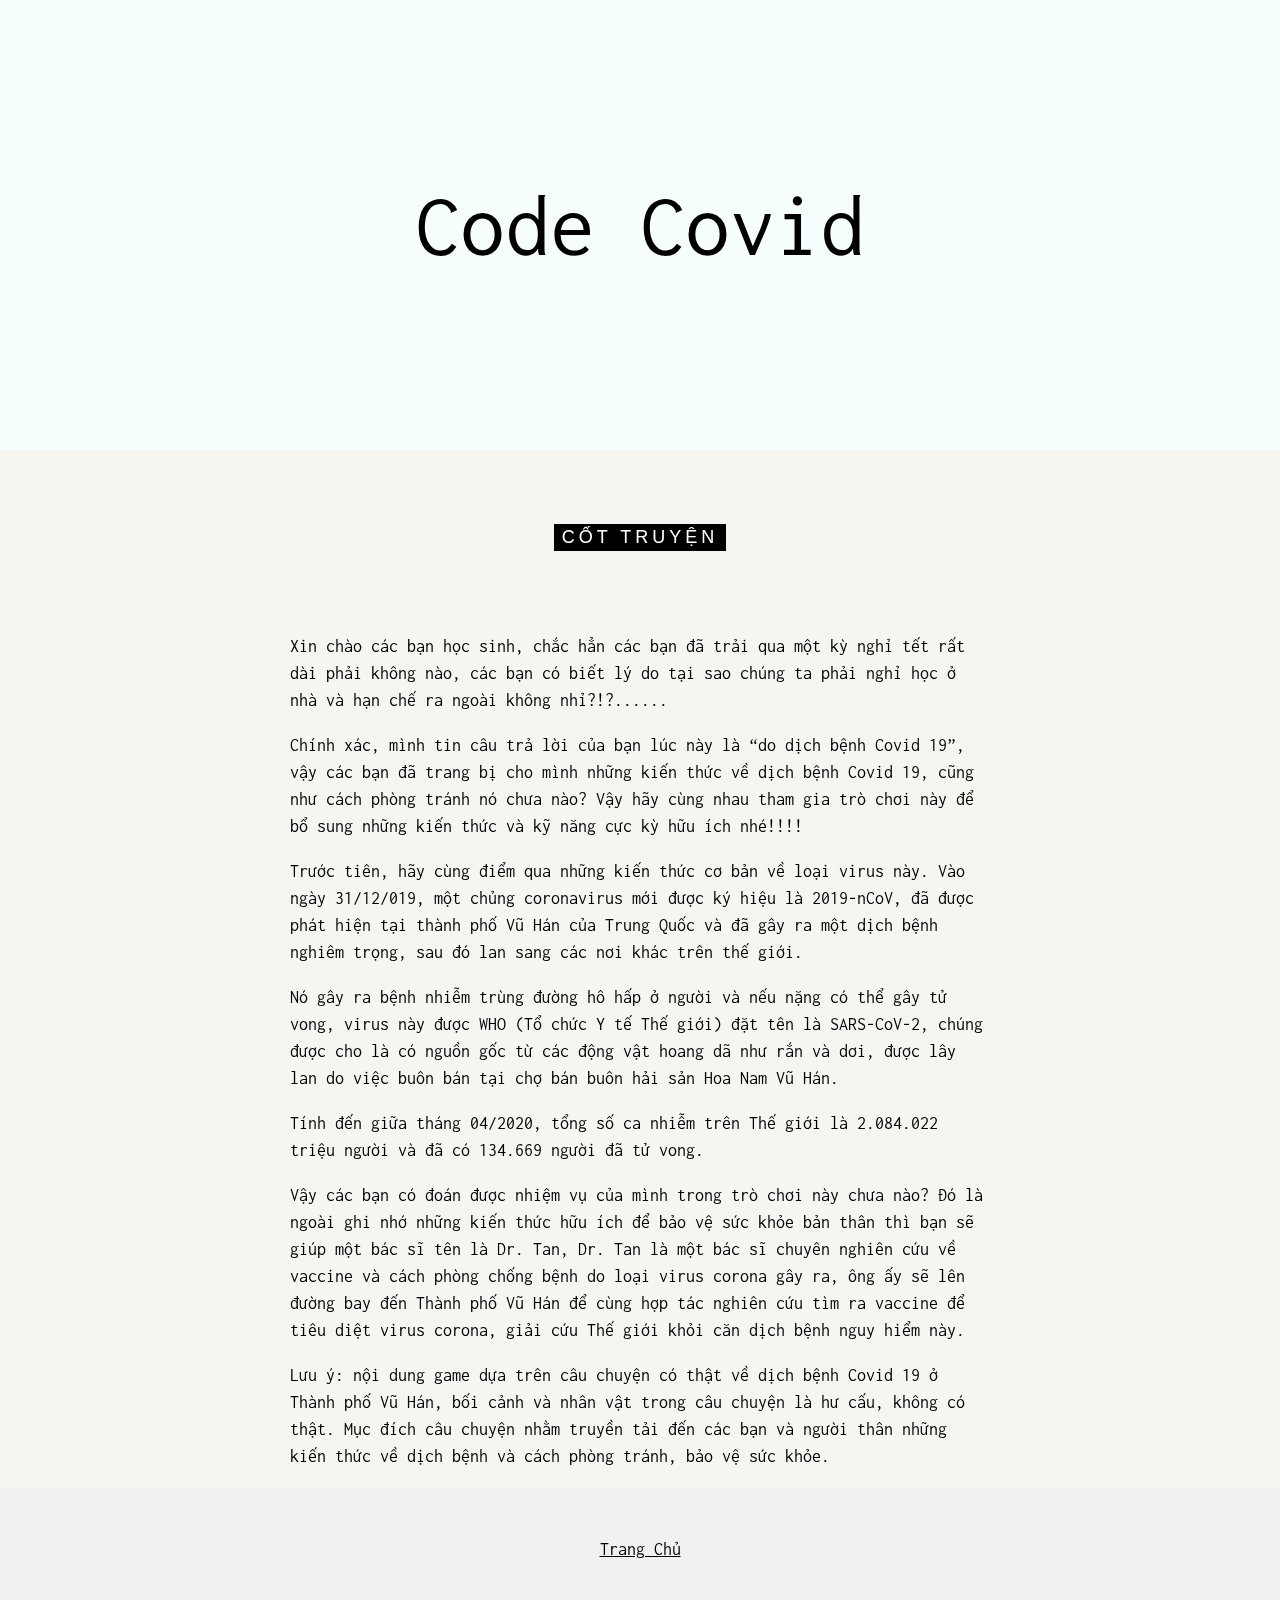
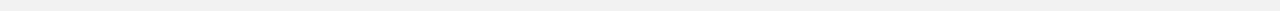
==== appengine/about.html @ 3a01e79c "init" ====
<!DOCTYPE html>
<html>
<title>Code Covid</title>
<meta charset="UTF-8">
<meta name="viewport" content="width=device-width, initial-scale=1">
<link rel="stylesheet" href="https://www.w3schools.com/w3css/4/w3.css">
<link rel="stylesheet" href="https://fonts.googleapis.com/css?family=Inconsolata">
<style>
  body,
  html {
    height: 100%;
    font-family: "Inconsolata", sans-serif;
  }

  .bgimg {
    background-position: center;
    background-size: cover;
    background-color: azure;
    /* background-image: url("https://www.w3schools.com/w3images/coffeehouse.jpg"); */
    min-height: 50%;
  }

  .menu {
    display: none;
  }
</style>

<body>


  <!-- Header with image -->
  <header class="bgimg w3-display-container w3-grayscale-min" id="home">
    <div class="w3-display-middle w3-center">
      <span class="w3-text-black" style="font-size:90px">Code Covid</span>
    </div>
  </header>

  <!-- Add a background color and large text to the whole page -->
  <div class="w3-sand w3-grayscale w3-large">

    <!-- About Container -->
    <div class="w3-container" id="about">
      <div class="w3-content" style="max-width:700px">
        <h5 class="w3-center w3-padding-64"><span class="w3-tag w3-wide">CỐT TRUYỆN</span></h5>
        <p>Xin chào các bạn học sinh, chắc hẳn các bạn đã trải qua một kỳ nghỉ tết rất dài phải không nào, các bạn có
          biết lý do tại sao chúng ta phải nghỉ học ở nhà và hạn chế ra ngoài không nhỉ?!?......</p>
        <p>Chính xác, mình tin câu trả lời của bạn lúc này là “do dịch bệnh Covid 19”, vậy các bạn đã trang bị cho mình
          những kiến thức về dịch bệnh Covid 19, cũng như cách phòng tránh nó chưa nào? Vậy hãy cùng nhau tham gia trò
          chơi này để bổ sung những kiến thức và kỹ năng cực kỳ hữu ích nhé!!!!</p>
        <p>Trước tiên, hãy cùng điểm qua những kiến thức cơ bản về loại virus này. Vào ngày 31/12/019, một chủng
          coronavirus mới được ký hiệu là 2019-nCoV, đã được phát hiện tại thành phố Vũ Hán của Trung Quốc và đã gây ra
          một dịch bệnh nghiêm trọng, sau đó lan sang các nơi khác trên thế giới.</p>
        <p>Nó gây ra bệnh nhiễm trùng đường hô hấp ở người và nếu nặng có thể gây tử vong, virus này được WHO (Tổ chức Y
          tế Thế giới) đặt tên là SARS-CoV-2, chúng được cho là có nguồn gốc từ các động vật hoang dã như rắn và dơi,
          được lây lan do việc buôn bán tại chợ bán buôn hải sản Hoa Nam Vũ Hán.</p>
        <p>Tính đến giữa tháng 04/2020, tổng số ca nhiễm trên Thế giới là 2.084.022 triệu người và đã có 134.669 người
          đã tử vong.</p>
        <p>Vậy các bạn có đoán được nhiệm vụ của mình trong trò chơi này chưa nào? Đó là ngoài ghi nhớ những kiến thức
          hữu ích để bảo vệ sức khỏe bản thân thì bạn sẽ giúp một bác sĩ tên là Dr. Tan, Dr. Tan là một bác sĩ chuyên
          nghiên cứu về vaccine và cách phòng chống bệnh do loại virus corona gây ra, ông ấy sẽ lên đường bay đến Thành
          phố Vũ Hán để cùng hợp tác nghiên cứu tìm ra vaccine để tiêu diệt virus corona, giải cứu Thế giới khỏi căn
          dịch bệnh nguy hiểm này.</p>
        <p>Lưu ý: nội dung game dựa trên câu chuyện có thật về dịch bệnh Covid 19 ở Thành phố Vũ Hán, bối cảnh và nhân
          vật trong câu chuyện là hư cấu, không có thật. Mục đích câu chuyện nhằm truyền tải đến các bạn và người thân
          những kiến thức về dịch bệnh và cách phòng tránh, bảo vệ sức khỏe.</p>
      </div>
    </div>



    <!-- Footer -->
    <footer class="w3-center w3-light-grey w3-padding-48 w3-large">
      <a id="back" href="/" role="button">Trang Chủ</a>
    </footer>

    <script src="common/back.js"></script>

    <!-- Google Analytics -->
    <script>
      if (window.location.pathname.substr(-5) != '.html') {
        (function (i, s, o, g, r, a, m) {
          i['GoogleAnalyticsObject'] = r; i[r] = i[r] || function () {
            (i[r].q = i[r].q || []).push(arguments)
          }, i[r].l = 1 * new Date(); a = s.createElement(o),
            m = s.getElementsByTagName(o)[0]; a.async = 1; a.src = g; m.parentNode.insertBefore(a, m)
        })(window, document, 'script', 'https://www.google-analytics.com/analytics.js', 'ga');

        ga('create', 'UA-50448074-1', 'auto');
        ga('send', 'pageview');
      }
    </script>
    <!-- End Google Analytics -->
</body>

</html>
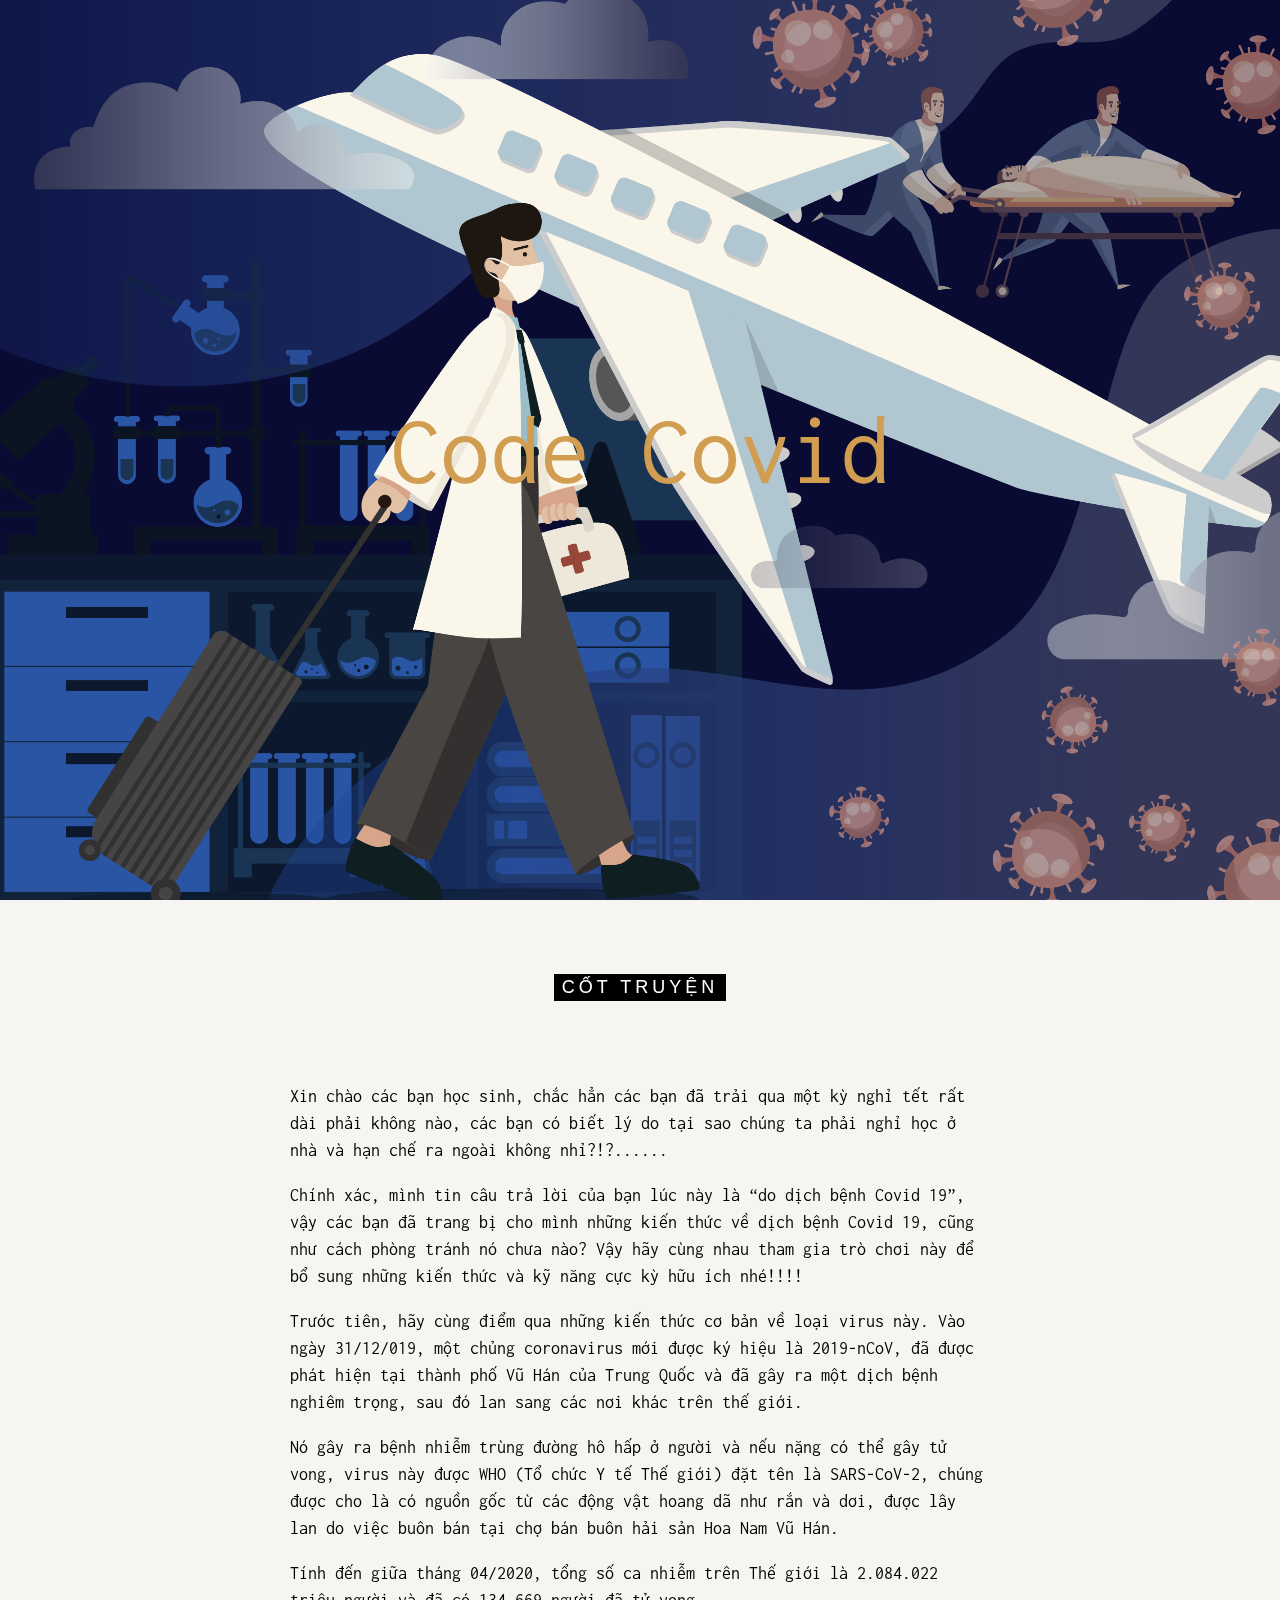
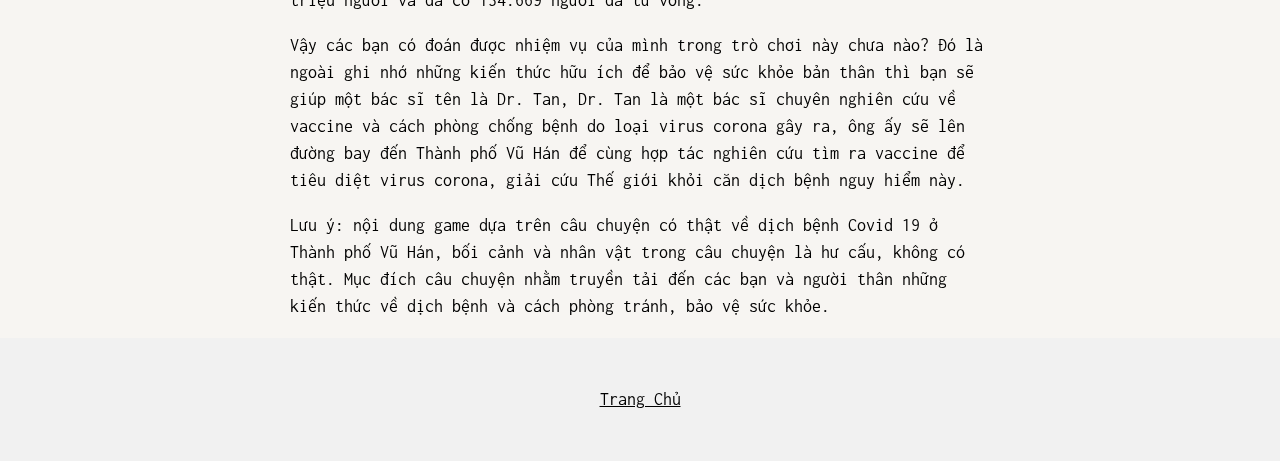
==== commit 94a1825e: "change background" ====
--- a/appengine/about.html
+++ b/appengine/about.html
@@ -16,8 +16,9 @@
     background-position: center;
     background-size: cover;
     background-color: azure;
+    background-image: url("bg-codecovid.png");
     /* background-image: url("https://www.w3schools.com/w3images/coffeehouse.jpg"); */
-    min-height: 50%;
+    min-height: 100%;
   }
 
   .menu {
@@ -31,7 +32,7 @@
   <!-- Header with image -->
   <header class="bgimg w3-display-container w3-grayscale-min" id="home">
     <div class="w3-display-middle w3-center">
-      <span class="w3-text-black" style="font-size:90px">Code Covid</span>
+      <span class="w3-text-orange" style="font-size:100px">Code Covid</span>
     </div>
   </header>
 
